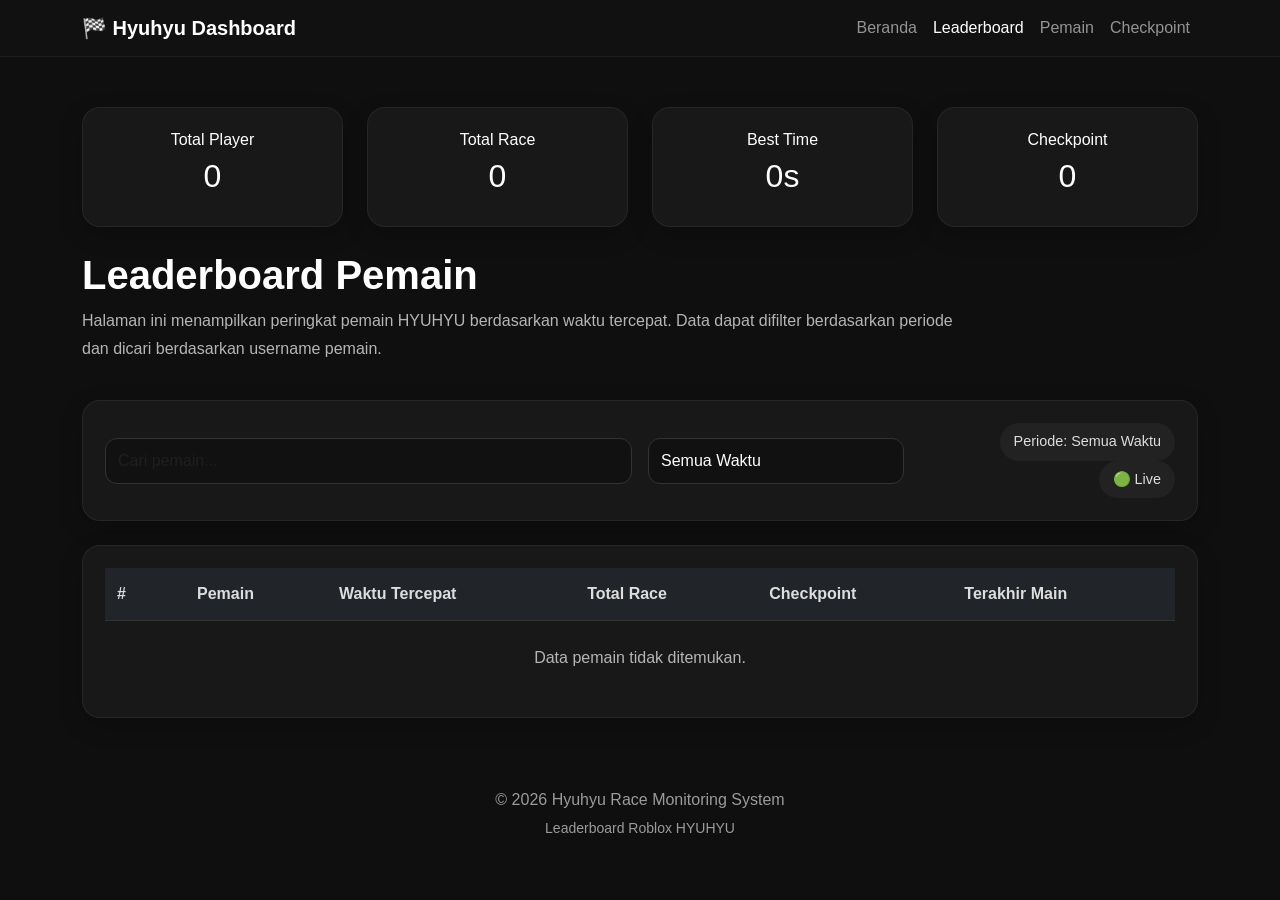
==== leaderboard.html @ 3ec593e8 "Update Hyuhyu leaderboard dashboard" ====
<!DOCTYPE html>
<html lang="id">
<head>
    <meta charset="UTF-8" />
    <meta name="viewport" content="width=device-width, initial-scale=1.0" />
    <title>Leaderboard - Hyuhyu Dashboard</title>
    <link href="https://cdn.jsdelivr.net/npm/bootstrap@5.3.3/dist/css/bootstrap.min.css" rel="stylesheet">
    <style>
        :root{
            --bg:#0f0f0f;
            --card:#181818;
            --card2:#202020;
            --text:#fff;
            --muted:#b5b5b5;
            --line:#303030;
            --gold:#ffcc4d;
            --silver:#d6d6d6;
            --bronze:#d1a274;
        }

        body{
            margin:0;
            background:var(--bg);
            color:var(--text);
            font-family:'Segoe UI', Tahoma, Geneva, Verdana, sans-serif;
            min-height:100vh;
        }

        .navbar-custom{
            background:#111;
            border-bottom:1px solid rgba(255,255,255,0.06);
        }

        .navbar-brand{
            font-weight:700;
        }

        .page-header{
            padding:50px 20px 20px;
        }

        .page-title{
            font-size:2.5rem;
            font-weight:800;
            margin-bottom:8px;
        }

        .page-subtitle{
            color:var(--muted);
            max-width:900px;
            line-height:1.8;
        }

        .control-card,
        .table-card,
        .top-card{
            background:var(--card);
            border:1px solid rgba(255,255,255,0.06);
            border-radius:18px;
            padding:22px;
            box-shadow:0 8px 24px rgba(0,0,0,0.2);
        }

        .top-card{
            text-align:center;
            height:100%;
        }

        .top-rank{
            font-size:2rem;
            font-weight:800;
            margin-bottom:10px;
        }

        .top-card .avatar{
            width:78px;
            height:78px;
            border-radius:50%;
            object-fit:cover;
            margin-bottom:12px;
            border:3px solid rgba(255,255,255,0.1);
        }

        .top-card h5{
            font-weight:700;
            margin-bottom:6px;
        }

        .top-card p{
            color:var(--muted);
            margin:0;
        }

        .gold{ border-top:4px solid var(--gold); }
        .silver{ border-top:4px solid var(--silver); }
        .bronze{ border-top:4px solid var(--bronze); }

        .search-box input,
        .filter-box select{
            background:#111;
            color:#fff;
            border:1px solid #333;
            border-radius:12px;
            min-height:46px;
        }

        .search-box input:focus,
        .filter-box select:focus{
            background:#151515;
            color:#fff;
            box-shadow:none;
            border-color:#555;
        }

        .table thead th{
            border-bottom:1px solid #333 !important;
            color:#ddd;
            font-weight:600;
        }

        .table tbody tr{
            border-bottom:1px solid #242424;
        }

        .table tbody tr:hover{
            background:#1d1d1d;
        }

        .table td, .table th{
            padding:14px 12px;
            vertical-align:middle;
        }

        .rank-badge{
            font-weight:800;
            font-size:1rem;
            display:inline-flex;
            align-items:center;
            justify-content:center;
            width:36px;
            height:36px;
            border-radius:50%;
            background:#252525;
        }

        .player-cell{
            display:flex;
            align-items:center;
            gap:12px;
        }

        .avatar-sm{
            width:46px;
            height:46px;
            border-radius:50%;
            object-fit:cover;
        }

        .player-meta small{
            color:var(--muted);
            display:block;
        }

        .footer{
            text-align:center;
            color:#9b9b9b;
            padding:30px 20px;
            margin-top:40px;
        }

        .empty-state{
            color:var(--muted);
            text-align:center;
            padding:25px 0;
        }

        .period-badge{
            display:inline-block;
            padding:8px 14px;
            border-radius:999px;
            background:#222;
            color:#ddd;
            font-size:.9rem;
        }
    </style>
</head>
<body>

    <nav class="navbar navbar-expand-lg navbar-dark navbar-custom">
        <div class="container">
            <a class="navbar-brand" href="index.html">🏁 Hyuhyu Dashboard</a>
            <button class="navbar-toggler" type="button" data-bs-toggle="collapse" data-bs-target="#navMenu">
                <span class="navbar-toggler-icon"></span>
            </button>

            <div class="collapse navbar-collapse" id="navMenu">
                <ul class="navbar-nav ms-auto">
                    <li class="nav-item"><a class="nav-link" href="index.html">Beranda</a></li>
                    <li class="nav-item"><a class="nav-link active" href="leaderboard.html">Leaderboard</a></li>
                    <li class="nav-item"><a class="nav-link" href="players.html">Pemain</a></li>
                    <li class="nav-item"><a class="nav-link" href="map-checkpoint.html">Checkpoint</a></li>
                </ul>
            </div>
        </div>
    </nav>

    <section class="page-header">
        <div class="container mb-4">

    <div class="row g-4">

        <div class="col-md-3">
            <div class="control-card text-center">
                <h6>Total Player</h6>
                <h2 id="totalPlayer">0</h2>
            </div>
        </div>


        <div class="col-md-3">
            <div class="control-card text-center">
                <h6>Total Race</h6>
                <h2 id="totalRace">0</h2>
            </div>
        </div>


        <div class="col-md-3">
            <div class="control-card text-center">
                <h6>Best Time</h6>
                <h2 id="bestTime">0s</h2>
            </div>
        </div>


        <div class="col-md-3">
            <div class="control-card text-center">
                <h6>Checkpoint</h6>
                <h2 id="checkpoint">0</h2>
            </div>
        </div>

    </div>

</div>
        <div class="container">
            <h1 class="page-title">Leaderboard Pemain</h1>
            <p class="page-subtitle">
                Halaman ini menampilkan peringkat pemain HYUHYU berdasarkan waktu tercepat.
                Data dapat difilter berdasarkan periode dan dicari berdasarkan username pemain.
            </p>
        </div>
    </section>

    <div class="container mb-4">
        <div class="row g-4" id="topThreeCards">
            <!-- Top 3 otomatis dirender -->
        </div>
    </div>

    <div class="container">
        <div class="control-card mb-4">
            <div class="row g-3 align-items-center">
                <div class="col-md-6 search-box">
                    <input id="searchInput" type="text" class="form-control" placeholder="Cari pemain..." />
                </div>
                <div class="col-md-3 filter-box">
                    <select id="periodSelect" class="form-select">
                        <option value="all">Semua Waktu</option>
                        <option value="weekly">Mingguan</option>
                        <option value="daily">Harian</option>
                    </select>
                </div>
                <div class="col-md-3 text-md-end">
                    <span class="period-badge" id="activePeriodText">
Periode: Semua Waktu
</span>

<span class="period-badge ms-2" id="updateStatus">
🟢 Live
</span>
                </div>
            </div>
        </div>

        <div class="table-card">
            <div class="table-responsive">
                <table class="table table-dark table-borderless align-middle mb-0">
                    <thead>
                        <tr>
                            <th style="width:80px;">#</th>
                            <th>Pemain</th>
                            <th>Waktu Tercepat</th>
                            <th>Total Race</th>
                            <th>Checkpoint</th>
                            <th>Terakhir Main</th>
                        </tr>
                    </thead>
                    <tbody id="leaderboardBody"></tbody>
                </table>
            </div>
            <div id="emptyState" class="empty-state d-none">Data pemain tidak ditemukan.</div>
        </div>
    </div>

    <!-- PLAYER DETAIL MODAL -->

<div class="modal fade" id="playerModal">

<div class="modal-dialog">

<div class="modal-content bg-dark text-white">


<div class="modal-header">

<h5 class="modal-title">
Detail Player
</h5>


<button 
class="btn-close btn-close-white"
data-bs-dismiss="modal">
</button>

</div>



<div class="modal-body">


<h4 id="detailUsername">
-
</h4>


<p>
User ID:
<span id="detailId">-</span>
</p>


<p>
⚡ Best Time:
<span id="detailTime">-</span>
</p>


<p>
🏁 Total Race:
<span id="detailRace">-</span>
</p>


<p>
📍 Checkpoint:
<span id="detailCheckpoint">-</span>
</p>


<p>
🕒 Last Played:
<span id="detailDate">-</span>
</p>


</div>


</div>

</div>

</div>
    <footer class="footer">
        <p class="mb-1">© 2026 Hyuhyu Race Monitoring System</p>
        <small>Leaderboard Roblox HYUHYU</small>
    </footer>

    <script>

    // =========================
    // KONFIGURASI API
    // =========================

    const API_BASE = "https://leaderboard-api-production-64a5.up.railway.app/api";


    let originalData = [];
    let filteredData = [];



    // =========================
    // LOAD DATA LEADERBOARD
    // =========================

    async function loadLeaderboard(period = "all") {

        try {


            const response = await fetch(
                `${API_BASE}/leaderboard`
            );


            if (!response.ok) {

                throw new Error(
                    "API tidak merespon"
                );

            }



            const apiData = await response.json();



            const data = apiData.map(player => ({


                userId: player.playerId,


                username: player.username,


                avatar:
                "https://www.roblox.com/headshot-thumbnail/image?userId="
                + player.playerId
                + "&width=150&height=150&format=png",



                bestTime: player.bestTime,


                totalRace: player.totalRace,


                checkpoint: player.checkpoint,


                lastPlayed:
                new Date(player.updatedAt)
                .toLocaleString("id-ID")


            }));




            originalData =
            sortByBestTime(data);



            filteredData =
            [...originalData];



            renderTopThree(
                originalData
            );


            renderLeaderboard(
                originalData
            );


            updatePeriodBadge(
                period
            );


            updateStatus();



        } catch(error) {


            console.error(
                "Leaderboard error:",
                error
            );


            document.getElementById(
                "emptyState"
            )
            .classList
            .remove("d-none");


        }


    }




    // =========================
    // SORT BEST TIME
    // =========================

    function sortByBestTime(data){

        return [...data].sort(
            (a,b)=>
            a.bestTime - b.bestTime
        );

    }




    // =========================
    // TOP 3 CARD
    // =========================

    function renderTopThree(data){


        const container =
        document.getElementById(
            "topThreeCards"
        );


        container.innerHTML="";



        const top3 =
        data.slice(0,3);



        const classes =
        [
            "gold",
            "silver",
            "bronze"
        ];



        const labels =
        [
            "🥇 Juara 1",
            "🥈 Juara 2",
            "🥉 Juara 3"
        ];



        top3.forEach(
            (player,index)=>{


                const col =
                document.createElement(
                    "div"
                );


                col.className =
                "col-md-4";



                col.innerHTML = `

                <div class="top-card ${classes[index]}">

                    <div class="top-rank">
                    ${labels[index]}
                    </div>


                    <img 
                    class="avatar"
                    src="${player.avatar}"
                    >


                    <h5>
                    ${player.username}
                    </h5>


                    <p>
                    Best Time:
                    <strong>
                    ${player.bestTime}s
                    </strong>
                    </p>


                    <p>
                    Total Race:
                    ${player.totalRace}
                    </p>


                </div>

                `;


                container.appendChild(col);


            }
        );


    }




    // =========================
    // TABLE
    // =========================

    function renderLeaderboard(data){


        const tbody =
        document.getElementById(
            "leaderboardBody"
        );


        const emptyState =
        document.getElementById(
            "emptyState"
        );



        tbody.innerHTML="";



        if(data.length===0){


            emptyState
            .classList
            .remove("d-none");


            return;

        }



        emptyState
        .classList
        .add("d-none");




        data.forEach(
            (player,index)=>{


                const tr =
                document.createElement(
                    "tr"
                );



                tr.innerHTML = `


                <td>

                <span class="rank-badge">

                ${index+1}

                </span>

                </td>



                <td>

                <div class="player-cell">


                <img
                class="avatar-sm"
                src="${player.avatar}"
                >


                <div class="player-meta">

                <strong 
style="cursor:pointer"
onclick="showPlayerDetail('${player.userId}')">

${player.username}

</strong>


                <small>
                User ID:
                ${player.userId}
                </small>


                </div>


                </div>


                </td>



                <td>
                ${player.bestTime}s
                </td>



                <td>
                ${player.totalRace}
                </td>



                <td>
                CP ${player.checkpoint}
                </td>



                <td>
                ${player.lastPlayed}
                </td>


                `;



                tbody.appendChild(tr);


            }
        );


    }





    // =========================
    // SEARCH
    // =========================

    function searchPlayer(){


        const keyword =
        document
        .getElementById(
            "searchInput"
        )
        .value
        .toLowerCase()
        .trim();



        const result =
        originalData.filter(
            player =>

            player.username
            .toLowerCase()
            .includes(keyword)

            ||

            player.userId
            .toLowerCase()
            .includes(keyword)

        );



        filteredData=result;


        renderLeaderboard(
            filteredData
        );


    }





    // =========================
    // PERIOD
    // =========================

    async function handlePeriodChange(){


        const period =
        document
        .getElementById(
            "periodSelect"
        )
        .value;



        await loadLeaderboard(
            period
        );


    }




    function updatePeriodBadge(period){


        const label = {


            all:"Semua Waktu",

            weekly:"Mingguan",

            daily:"Harian"


        };



        document.getElementById(
            "activePeriodText"
        )
        .textContent =
        "Periode: "
        + label[period];


    }




    async function showPlayerDetail(id){


    try{


        const response =
        await fetch(
        `${API_BASE}/leaderboard/player/${id}`
        );


        const player =
        await response.json();



        document.getElementById(
            "detailUsername"
        ).innerHTML =
        player.username;



        document.getElementById(
            "detailId"
        ).innerHTML =
        player.playerId;



        document.getElementById(
            "detailTime"
        ).innerHTML =
        player.bestTime+"s";



        document.getElementById(
            "detailRace"
        ).innerHTML =
        player.totalRace;



        document.getElementById(
            "detailCheckpoint"
        ).innerHTML =
        player.checkpoint;



        document.getElementById(
            "detailDate"
        ).innerHTML =
        new Date(player.updatedAt)
        .toLocaleString("id-ID");



        const modal =
        new bootstrap.Modal(
            document.getElementById(
                "playerModal"
            )
        );


        modal.show();



    }catch(error){

        console.error(error);

    }

}

    // =========================
    // STATUS LIVE
    // =========================

    function updateStatus(){


        const status =
        document.getElementById(
            "updateStatus"
        );


        if(status){

            status.innerHTML =
            "🟢 Live Update";

        }


    }
    async function loadStats(){

    try{

        const response = await fetch(
            `${API_BASE}/leaderboard/stats`
        );


        const data =
        await response.json();



        document.getElementById(
            "totalPlayer"
        ).innerHTML =
        data.totalPlayer;



        document.getElementById(
            "totalRace"
        ).innerHTML =
        data.totalRace;



        document.getElementById(
            "bestTime"
        ).innerHTML =
        data.bestTime + "s";



        document.getElementById(
            "checkpoint"
        ).innerHTML =
        data.checkpoint;



    }catch(error){

        console.error(
            "Stats error:",
            error
        );

    }

}




    // =========================
    // EVENT
    // =========================

    document
    .getElementById(
        "searchInput"
    )
    .addEventListener(
        "input",
        searchPlayer
    );



    document
    .getElementById(
        "periodSelect"
    )
    .addEventListener(
        "change",
        handlePeriodChange
    );





    // =========================
    // START
    // =========================

    loadLeaderboard();
    loadStats();




    // AUTO REFRESH 10 DETIK

    setInterval(()=>{

    loadLeaderboard();

    loadStats();

},10000);



</script>
</body>
</html>
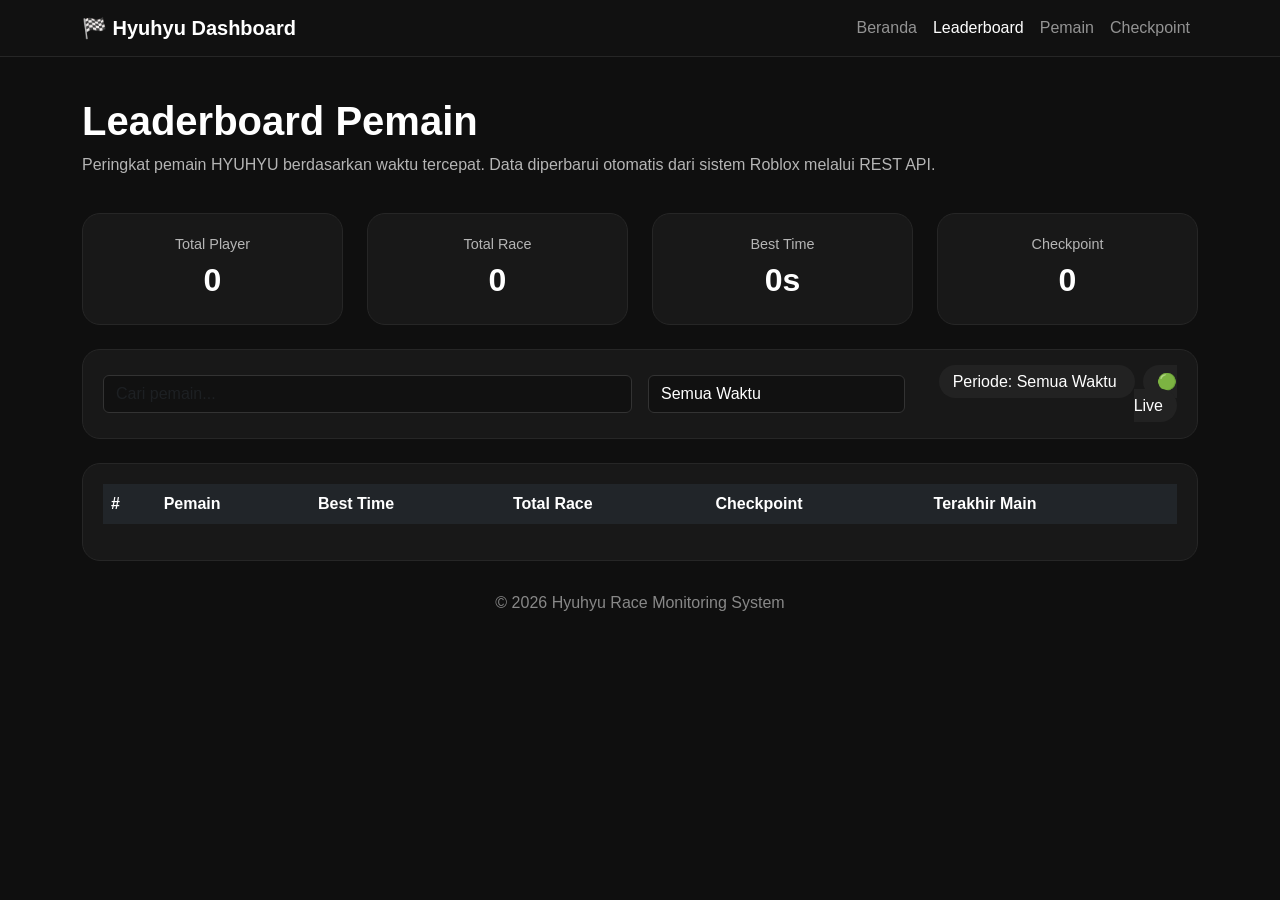
==== commit 8990d478: "Add player detail dashboard feature" ====
--- a/leaderboard.html
+++ b/leaderboard.html
@@ -1,1099 +1,1412 @@
 <!DOCTYPE html>
 <html lang="id">
 <head>
-    <meta charset="UTF-8" />
-    <meta name="viewport" content="width=device-width, initial-scale=1.0" />
-    <title>Leaderboard - Hyuhyu Dashboard</title>
-    <link href="https://cdn.jsdelivr.net/npm/bootstrap@5.3.3/dist/css/bootstrap.min.css" rel="stylesheet">
-    <style>
-        :root{
-            --bg:#0f0f0f;
-            --card:#181818;
-            --card2:#202020;
-            --text:#fff;
-            --muted:#b5b5b5;
-            --line:#303030;
-            --gold:#ffcc4d;
-            --silver:#d6d6d6;
-            --bronze:#d1a274;
-        }
-
-        body{
-            margin:0;
-            background:var(--bg);
-            color:var(--text);
-            font-family:'Segoe UI', Tahoma, Geneva, Verdana, sans-serif;
-            min-height:100vh;
-        }
-
-        .navbar-custom{
-            background:#111;
-            border-bottom:1px solid rgba(255,255,255,0.06);
-        }
-
-        .navbar-brand{
-            font-weight:700;
-        }
-
-        .page-header{
-            padding:50px 20px 20px;
-        }
-
-        .page-title{
-            font-size:2.5rem;
-            font-weight:800;
-            margin-bottom:8px;
-        }
-
-        .page-subtitle{
-            color:var(--muted);
-            max-width:900px;
-            line-height:1.8;
-        }
-
-        .control-card,
-        .table-card,
-        .top-card{
-            background:var(--card);
-            border:1px solid rgba(255,255,255,0.06);
-            border-radius:18px;
-            padding:22px;
-            box-shadow:0 8px 24px rgba(0,0,0,0.2);
-        }
-
-        .top-card{
-            text-align:center;
-            height:100%;
-        }
-
-        .top-rank{
-            font-size:2rem;
-            font-weight:800;
-            margin-bottom:10px;
-        }
-
-        .top-card .avatar{
-            width:78px;
-            height:78px;
-            border-radius:50%;
-            object-fit:cover;
-            margin-bottom:12px;
-            border:3px solid rgba(255,255,255,0.1);
-        }
-
-        .top-card h5{
-            font-weight:700;
-            margin-bottom:6px;
-        }
-
-        .top-card p{
-            color:var(--muted);
-            margin:0;
-        }
-
-        .gold{ border-top:4px solid var(--gold); }
-        .silver{ border-top:4px solid var(--silver); }
-        .bronze{ border-top:4px solid var(--bronze); }
-
-        .search-box input,
-        .filter-box select{
-            background:#111;
-            color:#fff;
-            border:1px solid #333;
-            border-radius:12px;
-            min-height:46px;
-        }
-
-        .search-box input:focus,
-        .filter-box select:focus{
-            background:#151515;
-            color:#fff;
-            box-shadow:none;
-            border-color:#555;
-        }
-
-        .table thead th{
-            border-bottom:1px solid #333 !important;
-            color:#ddd;
-            font-weight:600;
-        }
-
-        .table tbody tr{
-            border-bottom:1px solid #242424;
-        }
-
-        .table tbody tr:hover{
-            background:#1d1d1d;
-        }
-
-        .table td, .table th{
-            padding:14px 12px;
-            vertical-align:middle;
-        }
-
-        .rank-badge{
-            font-weight:800;
-            font-size:1rem;
-            display:inline-flex;
-            align-items:center;
-            justify-content:center;
-            width:36px;
-            height:36px;
-            border-radius:50%;
-            background:#252525;
-        }
-
-        .player-cell{
-            display:flex;
-            align-items:center;
-            gap:12px;
-        }
-
-        .avatar-sm{
-            width:46px;
-            height:46px;
-            border-radius:50%;
-            object-fit:cover;
-        }
-
-        .player-meta small{
-            color:var(--muted);
-            display:block;
-        }
-
-        .footer{
-            text-align:center;
-            color:#9b9b9b;
-            padding:30px 20px;
-            margin-top:40px;
-        }
-
-        .empty-state{
-            color:var(--muted);
-            text-align:center;
-            padding:25px 0;
-        }
-
-        .period-badge{
-            display:inline-block;
-            padding:8px 14px;
-            border-radius:999px;
-            background:#222;
-            color:#ddd;
-            font-size:.9rem;
-        }
-    </style>
+<meta charset="UTF-8">
+<meta name="viewport" content="width=device-width, initial-scale=1.0">
+
+<title>Leaderboard - Hyuhyu Dashboard</title>
+
+<link href="https://cdn.jsdelivr.net/npm/bootstrap@5.3.3/dist/css/bootstrap.min.css" rel="stylesheet">
+
+
+<style>
+
+:root{
+    --bg:#0f0f0f;
+    --card:#181818;
+    --text:#ffffff;
+    --muted:#b5b5b5;
+    --gold:#ffcc4d;
+    --silver:#d6d6d6;
+    --bronze:#d1a274;
+}
+
+
+body{
+
+    margin:0;
+    background:var(--bg);
+    color:var(--text);
+    font-family:'Segoe UI',sans-serif;
+
+}
+
+
+/* NAVBAR */
+
+.navbar-custom{
+
+    background:#111;
+    border-bottom:1px solid #262626;
+
+}
+
+
+.navbar-brand{
+
+    font-weight:800;
+
+}
+
+
+
+/* HEADER */
+
+.page-header{
+
+    padding:40px 20px 20px;
+
+}
+
+
+.page-title{
+
+    font-size:2.5rem;
+    font-weight:800;
+
+}
+
+
+.page-subtitle{
+
+    color:var(--muted);
+
+}
+
+
+
+
+/* CARD */
+
+.control-card,
+.table-card,
+.top-card{
+
+
+    background:var(--card);
+    border:1px solid #262626;
+    border-radius:18px;
+    padding:20px;
+
+}
+
+
+
+
+/* STAT CARD */
+
+
+.stat-title{
+
+    color:var(--muted);
+    font-size:.9rem;
+
+}
+
+
+.stat-value{
+
+    font-size:2rem;
+    font-weight:800;
+
+}
+
+
+
+/* TOP PLAYER */
+
+
+.top-card{
+
+    text-align:center;
+
+}
+
+
+
+.top-card img{
+
+    width:80px;
+    height:80px;
+    border-radius:50%;
+
+}
+
+
+
+.top-rank{
+
+    font-size:1.8rem;
+    font-weight:800;
+
+}
+
+
+
+.gold{
+
+    border-top:4px solid var(--gold);
+
+}
+
+
+.silver{
+
+    border-top:4px solid var(--silver);
+
+}
+
+
+.bronze{
+
+    border-top:4px solid var(--bronze);
+
+}
+
+
+
+/* TABLE */
+
+
+.table{
+
+    color:white;
+
+}
+
+
+.table tbody tr:hover{
+
+    background:#222;
+
+}
+
+
+
+.avatar-sm{
+
+    width:45px;
+    height:45px;
+    border-radius:50%;
+
+}
+
+
+
+.player-cell{
+
+    display:flex;
+    align-items:center;
+    gap:12px;
+
+}
+
+
+.player-meta small{
+
+    display:block;
+    color:var(--muted);
+
+}
+
+
+
+.rank-badge{
+
+    width:35px;
+    height:35px;
+    display:inline-flex;
+    align-items:center;
+    justify-content:center;
+
+    border-radius:50%;
+    background:#252525;
+
+    font-weight:bold;
+
+}
+
+
+
+/* SEARCH */
+
+
+.form-control,
+.form-select{
+
+    background:#111;
+    border:1px solid #333;
+    color:white;
+
+}
+
+
+.form-control:focus,
+.form-select:focus{
+
+    background:#111;
+    color:white;
+    box-shadow:none;
+
+}
+
+
+
+/* FOOTER */
+
+
+.footer{
+
+    text-align:center;
+    color:#888;
+    padding:30px;
+
+}
+
+
+.period-badge{
+
+    background:#222;
+    padding:8px 14px;
+    border-radius:20px;
+
+}
+
+
+
+</style>
+
 </head>
+
+
 <body>
 
-    <nav class="navbar navbar-expand-lg navbar-dark navbar-custom">
-        <div class="container">
-            <a class="navbar-brand" href="index.html">🏁 Hyuhyu Dashboard</a>
-            <button class="navbar-toggler" type="button" data-bs-toggle="collapse" data-bs-target="#navMenu">
-                <span class="navbar-toggler-icon"></span>
-            </button>
-
-            <div class="collapse navbar-collapse" id="navMenu">
-                <ul class="navbar-nav ms-auto">
-                    <li class="nav-item"><a class="nav-link" href="index.html">Beranda</a></li>
-                    <li class="nav-item"><a class="nav-link active" href="leaderboard.html">Leaderboard</a></li>
-                    <li class="nav-item"><a class="nav-link" href="players.html">Pemain</a></li>
-                    <li class="nav-item"><a class="nav-link" href="map-checkpoint.html">Checkpoint</a></li>
-                </ul>
-            </div>
-        </div>
-    </nav>
-
-    <section class="page-header">
-        <div class="container mb-4">
-
-    <div class="row g-4">
-
-        <div class="col-md-3">
-            <div class="control-card text-center">
-                <h6>Total Player</h6>
-                <h2 id="totalPlayer">0</h2>
-            </div>
-        </div>
-
-
-        <div class="col-md-3">
-            <div class="control-card text-center">
-                <h6>Total Race</h6>
-                <h2 id="totalRace">0</h2>
-            </div>
-        </div>
-
-
-        <div class="col-md-3">
-            <div class="control-card text-center">
-                <h6>Best Time</h6>
-                <h2 id="bestTime">0s</h2>
-            </div>
-        </div>
-
-
-        <div class="col-md-3">
-            <div class="control-card text-center">
-                <h6>Checkpoint</h6>
-                <h2 id="checkpoint">0</h2>
-            </div>
-        </div>
-
-    </div>
-
-</div>
-        <div class="container">
-            <h1 class="page-title">Leaderboard Pemain</h1>
-            <p class="page-subtitle">
-                Halaman ini menampilkan peringkat pemain HYUHYU berdasarkan waktu tercepat.
-                Data dapat difilter berdasarkan periode dan dicari berdasarkan username pemain.
-            </p>
-        </div>
-    </section>
-
-    <div class="container mb-4">
-        <div class="row g-4" id="topThreeCards">
-            <!-- Top 3 otomatis dirender -->
-        </div>
-    </div>
-
-    <div class="container">
-        <div class="control-card mb-4">
-            <div class="row g-3 align-items-center">
-                <div class="col-md-6 search-box">
-                    <input id="searchInput" type="text" class="form-control" placeholder="Cari pemain..." />
-                </div>
-                <div class="col-md-3 filter-box">
-                    <select id="periodSelect" class="form-select">
-                        <option value="all">Semua Waktu</option>
-                        <option value="weekly">Mingguan</option>
-                        <option value="daily">Harian</option>
-                    </select>
-                </div>
-                <div class="col-md-3 text-md-end">
-                    <span class="period-badge" id="activePeriodText">
+
+
+<!-- NAVBAR -->
+
+
+<nav class="navbar navbar-expand-lg navbar-dark navbar-custom">
+
+<div class="container">
+
+
+<a class="navbar-brand" href="index.html">
+🏁 Hyuhyu Dashboard
+</a>
+
+
+<button class="navbar-toggler"
+data-bs-toggle="collapse"
+data-bs-target="#menu">
+
+<span class="navbar-toggler-icon"></span>
+
+</button>
+
+
+
+<div class="collapse navbar-collapse" id="menu">
+
+
+<ul class="navbar-nav ms-auto">
+
+
+<li class="nav-item">
+<a class="nav-link" href="index.html">
+Beranda
+</a>
+</li>
+
+
+<li class="nav-item">
+<a class="nav-link active" href="leaderboard.html">
+Leaderboard
+</a>
+</li>
+
+
+<li class="nav-item">
+<a class="nav-link" href="players.html">
+Pemain
+</a>
+</li>
+
+
+<li class="nav-item">
+<a class="nav-link" href="map-checkpoint.html">
+Checkpoint
+</a>
+</li>
+
+
+</ul>
+
+
+</div>
+
+
+</div>
+
+</nav>
+
+
+
+
+
+<!-- HEADER -->
+
+
+<section class="page-header">
+
+
+<div class="container">
+
+
+<h1 class="page-title">
+Leaderboard Pemain
+</h1>
+
+
+<p class="page-subtitle">
+
+Peringkat pemain HYUHYU berdasarkan waktu tercepat.
+Data diperbarui otomatis dari sistem Roblox melalui REST API.
+
+</p>
+
+
+</div>
+
+
+</section>
+
+
+
+
+
+<!-- STATISTIK -->
+
+
+<div class="container mb-4">
+
+
+<div class="row g-4">
+
+
+
+<div class="col-md-3">
+
+<div class="control-card text-center">
+
+<div class="stat-title">
+Total Player
+</div>
+
+<div class="stat-value" id="totalPlayer">
+0
+</div>
+
+
+</div>
+
+</div>
+
+
+
+
+
+<div class="col-md-3">
+
+<div class="control-card text-center">
+
+
+<div class="stat-title">
+Total Race
+</div>
+
+
+<div class="stat-value" id="totalRace">
+0
+</div>
+
+
+</div>
+
+</div>
+
+
+
+
+
+<div class="col-md-3">
+
+<div class="control-card text-center">
+
+
+<div class="stat-title">
+Best Time
+</div>
+
+
+<div class="stat-value" id="bestTime">
+0s
+</div>
+
+
+</div>
+
+</div>
+
+
+
+
+
+<div class="col-md-3">
+
+<div class="control-card text-center">
+
+
+<div class="stat-title">
+Checkpoint
+</div>
+
+
+<div class="stat-value" id="checkpoint">
+0
+</div>
+
+
+</div>
+
+</div>
+
+
+
+
+</div>
+
+
+</div><!-- TOP 3 -->
+
+<div class="container mb-4">
+
+<div class="row g-4" id="topThreeCards">
+
+</div>
+
+</div>
+
+
+
+
+
+<!-- CONTROL -->
+
+<div class="container">
+
+
+<div class="control-card mb-4">
+
+
+<div class="row g-3 align-items-center">
+
+
+<div class="col-md-6">
+
+<input 
+id="searchInput"
+class="form-control"
+placeholder="Cari pemain..."
+>
+
+
+</div>
+
+
+
+<div class="col-md-3">
+
+
+<select 
+id="periodSelect"
+class="form-select">
+
+
+<option value="all">
+Semua Waktu
+</option>
+
+
+<option value="weekly">
+Mingguan
+</option>
+
+
+<option value="daily">
+Harian
+</option>
+
+
+</select>
+
+
+</div>
+
+
+
+<div class="col-md-3 text-md-end">
+
+
+<span class="period-badge" id="activePeriodText">
+
 Periode: Semua Waktu
+
 </span>
 
+
 <span class="period-badge ms-2" id="updateStatus">
+
 🟢 Live
+
 </span>
-                </div>
-            </div>
-        </div>
-
-        <div class="table-card">
-            <div class="table-responsive">
-                <table class="table table-dark table-borderless align-middle mb-0">
-                    <thead>
-                        <tr>
-                            <th style="width:80px;">#</th>
-                            <th>Pemain</th>
-                            <th>Waktu Tercepat</th>
-                            <th>Total Race</th>
-                            <th>Checkpoint</th>
-                            <th>Terakhir Main</th>
-                        </tr>
-                    </thead>
-                    <tbody id="leaderboardBody"></tbody>
-                </table>
-            </div>
-            <div id="emptyState" class="empty-state d-none">Data pemain tidak ditemukan.</div>
-        </div>
-    </div>
-
-    <!-- PLAYER DETAIL MODAL -->
+
+
+</div>
+
+
+</div>
+
+
+</div>
+
+
+
+
+
+<!-- TABLE -->
+
+
+<div class="table-card">
+
+
+<div class="table-responsive">
+
+
+<table class="table table-dark table-borderless">
+
+
+<thead>
+
+
+<tr>
+
+<th>#</th>
+
+<th>Pemain</th>
+
+<th>Best Time</th>
+
+<th>Total Race</th>
+
+<th>Checkpoint</th>
+
+<th>Terakhir Main</th>
+
+
+</tr>
+
+
+</thead>
+
+
+<tbody id="leaderboardBody">
+
+
+</tbody>
+
+
+</table>
+
+
+</div>
+
+
+
+<div id="emptyState" class="text-center text-secondary d-none">
+
+Data pemain tidak ditemukan
+
+</div>
+
+
+
+</div>
+
+
+
+</div>
+
+
+
+
+
+<!-- DETAIL PLAYER MODAL -->
+
 
 <div class="modal fade" id="playerModal">
 
+
 <div class="modal-dialog">
 
+
 <div class="modal-content bg-dark text-white">
 
 
+
 <div class="modal-header">
 
+
 <h5 class="modal-title">
+
 Detail Player
+
 </h5>
 
 
 <button 
 class="btn-close btn-close-white"
 data-bs-dismiss="modal">
+
 </button>
 
-</div>
+
+</div>
+
 
 
 
 <div class="modal-body">
 
 
-<h4 id="detailUsername">
+<h3 id="detailUsername">
+
 -
-</h4>
+
+</h3>
+
+
+<hr>
 
 
 <p>
-User ID:
-<span id="detailId">-</span>
+🎮 User ID:
+<b id="detailId">-</b>
 </p>
 
 
 <p>
 ⚡ Best Time:
-<span id="detailTime">-</span>
+<b id="detailTime">-</b>
 </p>
 
 
 <p>
 🏁 Total Race:
-<span id="detailRace">-</span>
+<b id="detailRace">-</b>
 </p>
 
 
 <p>
 📍 Checkpoint:
-<span id="detailCheckpoint">-</span>
+<b id="detailCheckpoint">-</b>
 </p>
 
 
 <p>
 🕒 Last Played:
-<span id="detailDate">-</span>
+<b id="detailDate">-</b>
 </p>
 
 
 </div>
 
 
-</div>
-
-</div>
-
-</div>
-    <footer class="footer">
-        <p class="mb-1">© 2026 Hyuhyu Race Monitoring System</p>
-        <small>Leaderboard Roblox HYUHYU</small>
-    </footer>
-
-    <script>
-
-    // =========================
-    // KONFIGURASI API
-    // =========================
-
-    const API_BASE = "https://leaderboard-api-production-64a5.up.railway.app/api";
-
-
-    let originalData = [];
-    let filteredData = [];
-
-
-
-    // =========================
-    // LOAD DATA LEADERBOARD
-    // =========================
-
-    async function loadLeaderboard(period = "all") {
-
-        try {
-
-
-            const response = await fetch(
-                `${API_BASE}/leaderboard`
-            );
-
-
-            if (!response.ok) {
-
-                throw new Error(
-                    "API tidak merespon"
-                );
-
-            }
-
-
-
-            const apiData = await response.json();
-
-
-
-            const data = apiData.map(player => ({
-
-
-                userId: player.playerId,
-
-
-                username: player.username,
-
-
-                avatar:
-                "https://www.roblox.com/headshot-thumbnail/image?userId="
-                + player.playerId
-                + "&width=150&height=150&format=png",
-
-
-
-                bestTime: player.bestTime,
-
-
-                totalRace: player.totalRace,
-
-
-                checkpoint: player.checkpoint,
-
-
-                lastPlayed:
-                new Date(player.updatedAt)
-                .toLocaleString("id-ID")
-
-
-            }));
-
-
-
-
-            originalData =
-            sortByBestTime(data);
-
-
-
-            filteredData =
-            [...originalData];
-
-
-
-            renderTopThree(
-                originalData
-            );
-
-
-            renderLeaderboard(
-                originalData
-            );
-
-
-            updatePeriodBadge(
-                period
-            );
-
-
-            updateStatus();
-
-
-
-        } catch(error) {
-
-
-            console.error(
-                "Leaderboard error:",
-                error
-            );
-
-
-            document.getElementById(
-                "emptyState"
-            )
-            .classList
-            .remove("d-none");
-
-
-        }
-
-
-    }
-
-
-
-
-    // =========================
-    // SORT BEST TIME
-    // =========================
-
-    function sortByBestTime(data){
-
-        return [...data].sort(
-            (a,b)=>
-            a.bestTime - b.bestTime
-        );
-
-    }
-
-
-
-
-    // =========================
-    // TOP 3 CARD
-    // =========================
-
-    function renderTopThree(data){
-
-
-        const container =
-        document.getElementById(
-            "topThreeCards"
-        );
-
-
-        container.innerHTML="";
-
-
-
-        const top3 =
-        data.slice(0,3);
-
-
-
-        const classes =
-        [
-            "gold",
-            "silver",
-            "bronze"
-        ];
-
-
-
-        const labels =
-        [
-            "🥇 Juara 1",
-            "🥈 Juara 2",
-            "🥉 Juara 3"
-        ];
-
-
-
-        top3.forEach(
-            (player,index)=>{
-
-
-                const col =
-                document.createElement(
-                    "div"
-                );
-
-
-                col.className =
-                "col-md-4";
-
-
-
-                col.innerHTML = `
-
-                <div class="top-card ${classes[index]}">
-
-                    <div class="top-rank">
-                    ${labels[index]}
-                    </div>
-
-
-                    <img 
-                    class="avatar"
-                    src="${player.avatar}"
-                    >
-
-
-                    <h5>
-                    ${player.username}
-                    </h5>
-
-
-                    <p>
-                    Best Time:
-                    <strong>
-                    ${player.bestTime}s
-                    </strong>
-                    </p>
-
-
-                    <p>
-                    Total Race:
-                    ${player.totalRace}
-                    </p>
-
-
-                </div>
-
-                `;
-
-
-                container.appendChild(col);
-
-
-            }
-        );
-
-
-    }
-
-
-
-
-    // =========================
-    // TABLE
-    // =========================
-
-    function renderLeaderboard(data){
-
-
-        const tbody =
-        document.getElementById(
-            "leaderboardBody"
-        );
-
-
-        const emptyState =
-        document.getElementById(
-            "emptyState"
-        );
-
-
-
-        tbody.innerHTML="";
-
-
-
-        if(data.length===0){
-
-
-            emptyState
-            .classList
-            .remove("d-none");
-
-
-            return;
-
-        }
-
-
-
-        emptyState
-        .classList
-        .add("d-none");
-
-
-
-
-        data.forEach(
-            (player,index)=>{
-
-
-                const tr =
-                document.createElement(
-                    "tr"
-                );
-
-
-
-                tr.innerHTML = `
-
-
-                <td>
-
-                <span class="rank-badge">
-
-                ${index+1}
-
-                </span>
-
-                </td>
-
-
-
-                <td>
-
-                <div class="player-cell">
-
-
-                <img
-                class="avatar-sm"
-                src="${player.avatar}"
-                >
-
-
-                <div class="player-meta">
-
-                <strong 
+
+</div>
+
+
+</div>
+
+
+</div>
+
+
+
+
+
+
+
+<footer class="footer">
+
+
+© 2026 Hyuhyu Race Monitoring System
+
+
+</footer>
+
+
+
+
+
+
+
+
+<script src="https://cdn.jsdelivr.net/npm/bootstrap@5.3.3/dist/js/bootstrap.bundle.min.js"></script>
+
+
+<script>
+
+
+const API_BASE = 
+"https://leaderboard-api-production-64a5.up.railway.app/api";
+
+
+
+let originalData = [];
+
+
+
+
+
+// LOAD LEADERBOARD
+
+
+async function loadLeaderboard(){
+
+
+try{
+
+
+const response =
+await fetch(
+`${API_BASE}/leaderboard`
+);
+
+
+
+const apiData =
+await response.json();
+
+
+
+
+originalData =
+apiData.map(player=>({
+
+
+userId:player.playerId,
+
+
+username:player.username,
+
+
+avatar:
+"https://www.roblox.com/headshot-thumbnail/image?userId="
++
+player.playerId
++
+"&width=150&height=150&format=png",
+
+
+bestTime:player.bestTime,
+
+
+totalRace:player.totalRace,
+
+
+checkpoint:player.checkpoint,
+
+
+lastPlayed:
+new Date(player.updatedAt)
+.toLocaleString("id-ID")
+
+
+}));
+
+
+
+originalData.sort(
+(a,b)=>a.bestTime-b.bestTime
+);
+
+
+
+renderTopThree(originalData);
+
+
+renderLeaderboard(originalData);
+
+
+
+document.getElementById(
+"updateStatus"
+).innerHTML="🟢 Live Update";
+
+
+
+}
+catch(error){
+
+
+console.error(
+"Leaderboard error",
+error
+);
+
+
+}
+
+
+
+}
+
+
+
+
+
+
+
+
+// TOP 3
+
+
+function renderTopThree(data){
+
+
+const container =
+document.getElementById(
+"topThreeCards"
+);
+
+
+container.innerHTML="";
+
+
+
+const style =
+[
+"gold",
+"silver",
+"bronze"
+];
+
+
+
+const rank =
+[
+"🥇 Juara 1",
+"🥈 Juara 2",
+"🥉 Juara 3"
+];
+
+
+
+data.slice(0,3)
+.forEach((player,index)=>{
+
+
+container.innerHTML += `
+
+
+<div class="col-md-4">
+
+
+<div class="top-card ${style[index]}">
+
+
+<div class="top-rank">
+
+${rank[index]}
+
+</div>
+
+
+
+<img src="${player.avatar}">
+
+
+
+<h5>
+
+${player.username}
+
+</h5>
+
+
+
+<p>
+
+Best Time:
+<b>${player.bestTime}s</b>
+
+</p>
+
+
+
+</div>
+
+
+</div>
+
+
+
+`;
+
+
+});
+
+
+}
+
+
+
+
+
+
+
+
+
+// TABLE
+
+
+function renderLeaderboard(data){
+
+
+const tbody =
+document.getElementById(
+"leaderboardBody"
+);
+
+
+
+tbody.innerHTML="";
+
+
+
+if(data.length===0){
+
+document.getElementById(
+"emptyState"
+)
+.classList.remove("d-none");
+
+
+return;
+
+}
+
+
+
+document.getElementById(
+"emptyState"
+)
+.classList.add("d-none");
+
+
+
+
+
+data.forEach((player,index)=>{
+
+
+tbody.innerHTML += `
+
+
+<tr>
+
+
+<td>
+
+<span class="rank-badge">
+
+${index+1}
+
+</span>
+
+</td>
+
+
+
+
+<td>
+
+
+<div class="player-cell">
+
+
+<img 
+class="avatar-sm"
+src="${player.avatar}"
+>
+
+
+
+<div class="player-meta">
+
+
+<strong 
 style="cursor:pointer"
 onclick="showPlayerDetail('${player.userId}')">
 
+
 ${player.username}
 
+
 </strong>
 
 
-                <small>
-                User ID:
-                ${player.userId}
-                </small>
-
-
-                </div>
-
-
-                </div>
-
-
-                </td>
-
-
-
-                <td>
-                ${player.bestTime}s
-                </td>
-
-
-
-                <td>
-                ${player.totalRace}
-                </td>
-
-
-
-                <td>
-                CP ${player.checkpoint}
-                </td>
-
-
-
-                <td>
-                ${player.lastPlayed}
-                </td>
-
-
-                `;
-
-
-
-                tbody.appendChild(tr);
-
-
-            }
-        );
-
-
-    }
-
-
-
-
-
-    // =========================
-    // SEARCH
-    // =========================
-
-    function searchPlayer(){
-
-
-        const keyword =
-        document
-        .getElementById(
-            "searchInput"
-        )
-        .value
-        .toLowerCase()
-        .trim();
-
-
-
-        const result =
-        originalData.filter(
-            player =>
-
-            player.username
-            .toLowerCase()
-            .includes(keyword)
-
-            ||
-
-            player.userId
-            .toLowerCase()
-            .includes(keyword)
-
-        );
-
-
-
-        filteredData=result;
-
-
-        renderLeaderboard(
-            filteredData
-        );
-
-
-    }
-
-
-
-
-
-    // =========================
-    // PERIOD
-    // =========================
-
-    async function handlePeriodChange(){
-
-
-        const period =
-        document
-        .getElementById(
-            "periodSelect"
-        )
-        .value;
-
-
-
-        await loadLeaderboard(
-            period
-        );
-
-
-    }
-
-
-
-
-    function updatePeriodBadge(period){
-
-
-        const label = {
-
-
-            all:"Semua Waktu",
-
-            weekly:"Mingguan",
-
-            daily:"Harian"
-
-
-        };
-
-
-
-        document.getElementById(
-            "activePeriodText"
-        )
-        .textContent =
-        "Periode: "
-        + label[period];
-
-
-    }
-
-
-
-
-    async function showPlayerDetail(id){
-
-
-    try{
-
-
-        const response =
-        await fetch(
-        `${API_BASE}/leaderboard/player/${id}`
-        );
-
-
-        const player =
-        await response.json();
-
-
-
-        document.getElementById(
-            "detailUsername"
-        ).innerHTML =
-        player.username;
-
-
-
-        document.getElementById(
-            "detailId"
-        ).innerHTML =
-        player.playerId;
-
-
-
-        document.getElementById(
-            "detailTime"
-        ).innerHTML =
-        player.bestTime+"s";
-
-
-
-        document.getElementById(
-            "detailRace"
-        ).innerHTML =
-        player.totalRace;
-
-
-
-        document.getElementById(
-            "detailCheckpoint"
-        ).innerHTML =
-        player.checkpoint;
-
-
-
-        document.getElementById(
-            "detailDate"
-        ).innerHTML =
-        new Date(player.updatedAt)
-        .toLocaleString("id-ID");
-
-
-
-        const modal =
-        new bootstrap.Modal(
-            document.getElementById(
-                "playerModal"
-            )
-        );
-
-
-        modal.show();
-
-
-
-    }catch(error){
-
-        console.error(error);
-
-    }
-
-}
-
-    // =========================
-    // STATUS LIVE
-    // =========================
-
-    function updateStatus(){
-
-
-        const status =
-        document.getElementById(
-            "updateStatus"
-        );
-
-
-        if(status){
-
-            status.innerHTML =
-            "🟢 Live Update";
-
-        }
-
-
-    }
-    async function loadStats(){
-
-    try{
-
-        const response = await fetch(
-            `${API_BASE}/leaderboard/stats`
-        );
-
-
-        const data =
-        await response.json();
-
-
-
-        document.getElementById(
-            "totalPlayer"
-        ).innerHTML =
-        data.totalPlayer;
-
-
-
-        document.getElementById(
-            "totalRace"
-        ).innerHTML =
-        data.totalRace;
-
-
-
-        document.getElementById(
-            "bestTime"
-        ).innerHTML =
-        data.bestTime + "s";
-
-
-
-        document.getElementById(
-            "checkpoint"
-        ).innerHTML =
-        data.checkpoint;
-
-
-
-    }catch(error){
-
-        console.error(
-            "Stats error:",
-            error
-        );
-
-    }
-
-}
-
-
-
-
-    // =========================
-    // EVENT
-    // =========================
-
-    document
-    .getElementById(
-        "searchInput"
-    )
-    .addEventListener(
-        "input",
-        searchPlayer
-    );
-
-
-
-    document
-    .getElementById(
-        "periodSelect"
-    )
-    .addEventListener(
-        "change",
-        handlePeriodChange
-    );
-
-
-
-
-
-    // =========================
-    // START
-    // =========================
-
-    loadLeaderboard();
-    loadStats();
-
-
-
-
-    // AUTO REFRESH 10 DETIK
-
-    setInterval(()=>{
-
-    loadLeaderboard();
-
-    loadStats();
+
+<small>
+
+ID:
+${player.userId}
+
+</small>
+
+
+
+</div>
+
+
+</div>
+
+
+
+</td>
+
+
+
+
+<td>
+
+${player.bestTime}s
+
+</td>
+
+
+
+<td>
+
+${player.totalRace}
+
+</td>
+
+
+
+<td>
+
+CP ${player.checkpoint}
+
+</td>
+
+
+
+<td>
+
+${player.lastPlayed}
+
+</td>
+
+
+
+</tr>
+
+
+`;
+
+
+
+});
+
+
+
+}
+
+
+
+
+
+
+
+
+
+// DETAIL PLAYER
+
+
+async function showPlayerDetail(id){
+
+
+try{
+
+
+const response =
+await fetch(
+`${API_BASE}/leaderboard/player/${id}`
+);
+
+
+
+const player =
+await response.json();
+
+
+
+
+document.getElementById(
+"detailUsername"
+).innerHTML =
+player.username;
+
+
+
+document.getElementById(
+"detailId"
+).innerHTML =
+player.playerId;
+
+
+
+document.getElementById(
+"detailTime"
+).innerHTML =
+player.bestTime+"s";
+
+
+
+document.getElementById(
+"detailRace"
+).innerHTML =
+player.totalRace;
+
+
+
+document.getElementById(
+"detailCheckpoint"
+).innerHTML =
+player.checkpoint;
+
+
+
+document.getElementById(
+"detailDate"
+).innerHTML =
+new Date(
+player.updatedAt
+)
+.toLocaleString("id-ID");
+
+
+
+
+
+new bootstrap.Modal(
+document.getElementById(
+"playerModal"
+)
+)
+.show();
+
+
+
+}
+catch(error){
+
+console.error(error);
+
+}
+
+
+
+}
+
+
+
+
+
+
+
+
+// SEARCH
+
+
+document
+.getElementById(
+"searchInput"
+)
+.addEventListener(
+"input",
+function(){
+
+
+const keyword =
+this.value
+.toLowerCase();
+
+
+
+const result =
+originalData.filter(
+player=>
+
+player.username
+.toLowerCase()
+.includes(keyword)
+
+);
+
+
+
+renderLeaderboard(result);
+
+
+
+});
+
+
+
+
+
+
+
+
+
+// STATISTICS
+
+
+async function loadStats(){
+
+
+try{
+
+
+const response =
+await fetch(
+`${API_BASE}/leaderboard/stats`
+);
+
+
+
+const data =
+await response.json();
+
+
+
+
+document.getElementById(
+"totalPlayer"
+).innerHTML =
+data.totalPlayer;
+
+
+
+document.getElementById(
+"totalRace"
+).innerHTML =
+data.totalRace;
+
+
+
+document.getElementById(
+"bestTime"
+).innerHTML =
+data.bestTime+"s";
+
+
+
+document.getElementById(
+"checkpoint"
+).innerHTML =
+data.checkpoint;
+
+
+
+}
+catch(error){
+
+console.error(error);
+
+}
+
+
+}
+
+
+
+
+
+
+
+
+
+// PERIOD BADGE
+
+
+document
+.getElementById(
+"periodSelect"
+)
+.addEventListener(
+"change",
+function(){
+
+
+document.getElementById(
+"activePeriodText"
+)
+.innerHTML =
+"Periode: "
++
+this.options[this.selectedIndex]
+.text;
+
+
+});
+
+
+
+
+
+
+
+// START
+
+
+loadLeaderboard();
+
+loadStats();
+
+
+
+
+// AUTO REFRESH
+
+
+setInterval(()=>{
+
+
+loadLeaderboard();
+
+loadStats();
+
 
 },10000);
 
 
 
 </script>
+
+
 </body>
 </html>
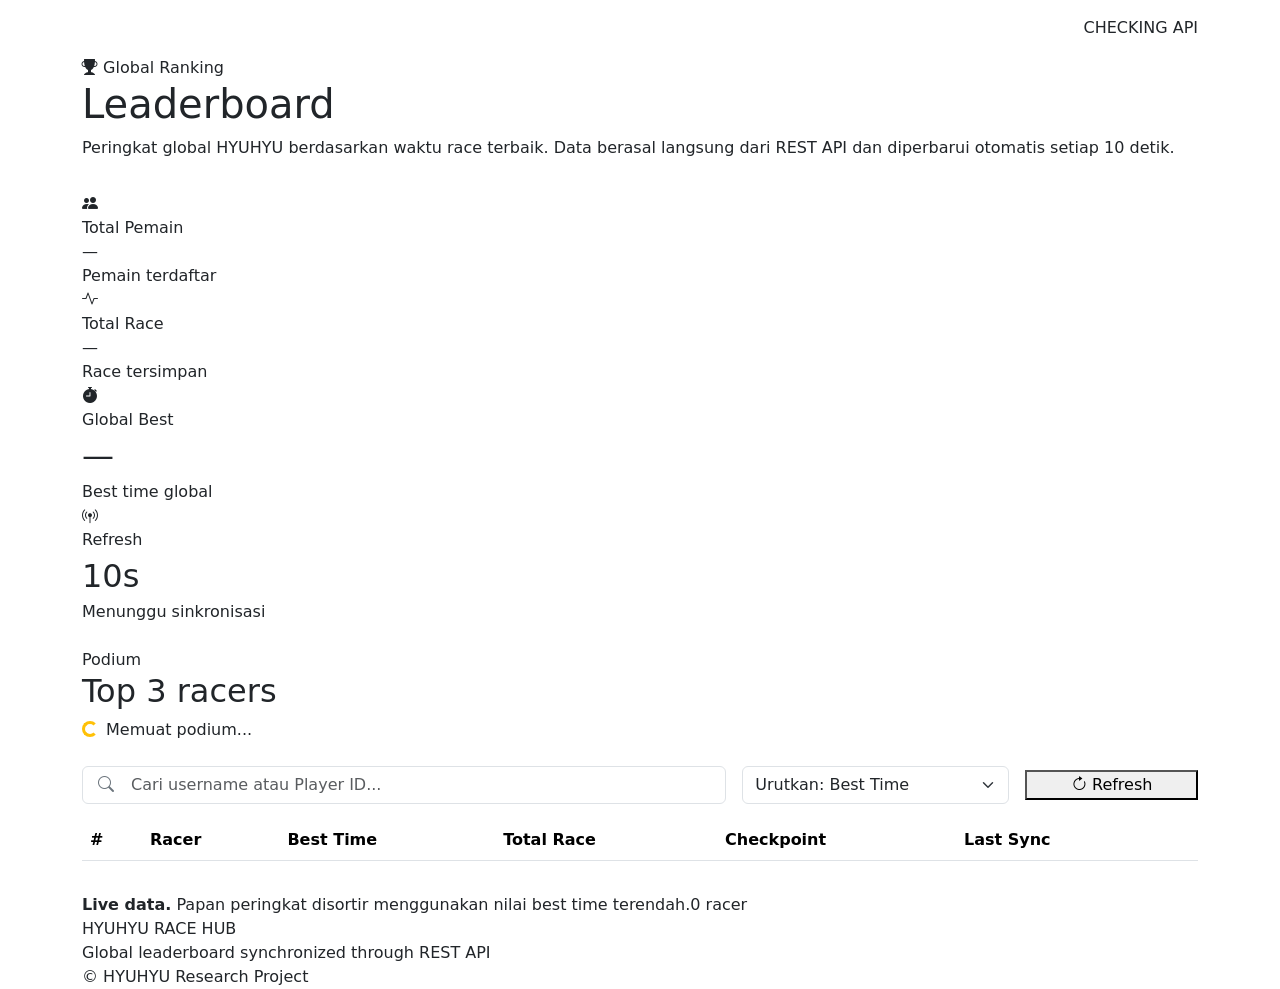
==== commit 4aea4a9c: "Add files via upload" ====
--- a/leaderboard.html
+++ b/leaderboard.html
@@ -1,1412 +1,56 @@
-<!DOCTYPE html>
+<!doctype html>
 <html lang="id">
 <head>
-<meta charset="UTF-8">
-<meta name="viewport" content="width=device-width, initial-scale=1.0">
+  <meta charset="utf-8"><meta name="viewport" content="width=device-width,initial-scale=1"><meta name="theme-color" content="#080a0f">
+  <title>Leaderboard • HYUHYU Race Hub</title>
+  <link href="https://cdn.jsdelivr.net/npm/bootstrap@5.3.3/dist/css/bootstrap.min.css" rel="stylesheet">
+  <link href="https://cdn.jsdelivr.net/npm/bootstrap-icons@1.11.3/font/bootstrap-icons.min.css" rel="stylesheet">
+  <link href="assets/styles.css" rel="stylesheet">
+</head>
+<body>
+<nav class="site-nav navbar navbar-expand-lg navbar-dark"><div class="container"><a class="navbar-brand" href="index.html"><span class="brand-mark"><i class="bi bi-flag-fill"></i></span><span class="brand-copy"><span class="brand-title">HYUHYU</span><span class="brand-sub">Race Hub</span></span></a><button class="navbar-toggler border-0 shadow-none" type="button" data-bs-toggle="collapse" data-bs-target="#mainNav"><span class="navbar-toggler-icon"></span></button><div class="collapse navbar-collapse" id="mainNav"><ul class="navbar-nav ms-auto me-lg-3 gap-lg-1"><li class="nav-item"><a data-nav class="nav-link" href="index.html">Beranda</a></li><li class="nav-item"><a data-nav class="nav-link" href="leaderboard.html">Leaderboard</a></li><li class="nav-item"><a data-nav class="nav-link" href="players.html">Pemain</a></li><li class="nav-item"><a data-nav class="nav-link" href="map-checkpoint.html">Checkpoint</a></li></ul><div class="status-pill" data-api-status><span class="status-dot"></span><span data-status-label>CHECKING API</span></div></div></div></nav>
 
-<title>Leaderboard - Hyuhyu Dashboard</title>
+<header class="page-hero"><div class="container"><span class="eyebrow"><i class="bi bi-trophy-fill"></i> Global Ranking</span><h1 class="page-title">Leaderboard</h1><p class="page-lead">Peringkat global HYUHYU berdasarkan waktu race terbaik. Data berasal langsung dari REST API dan diperbarui otomatis setiap 10 detik.</p></div></header>
 
-<link href="https://cdn.jsdelivr.net/npm/bootstrap@5.3.3/dist/css/bootstrap.min.css" rel="stylesheet">
+<section class="section pt-3">
+  <div class="container">
+    <div class="stats-grid mb-4">
+      <div class="stat-card"><div class="stat-icon"><i class="bi bi-people-fill"></i></div><div class="stat-label">Total Pemain</div><div class="stat-value" id="totalPlayer">—</div><div class="stat-foot">Pemain terdaftar</div></div>
+      <div class="stat-card"><div class="stat-icon"><i class="bi bi-activity"></i></div><div class="stat-label">Total Race</div><div class="stat-value" id="totalRace">—</div><div class="stat-foot">Race tersimpan</div></div>
+      <div class="stat-card"><div class="stat-icon"><i class="bi bi-stopwatch-fill"></i></div><div class="stat-label">Global Best</div><div class="stat-value" id="bestTime" style="font-size:2rem">—</div><div class="stat-foot">Best time global</div></div>
+      <div class="stat-card"><div class="stat-icon"><i class="bi bi-broadcast-pin"></i></div><div class="stat-label">Refresh</div><div class="stat-value" style="font-size:2rem">10s</div><div class="stat-foot" id="lastRefresh">Menunggu sinkronisasi</div></div>
+    </div>
 
+    <div class="section-head"><div><div class="section-kicker">Podium</div><h2 class="section-title">Top 3 racers</h2></div></div>
+    <div class="row g-3 mb-4" id="podium"><div class="col-12"><div class="empty-state"><div class="spinner-border spinner-border-sm text-warning me-2"></div>Memuat podium...</div></div></div>
 
-<style>
+    <div class="panel mb-3">
+      <div class="row g-3 align-items-center">
+        <div class="col-lg-7"><div class="position-relative"><i class="bi bi-search position-absolute top-50 translate-middle-y ms-3 text-secondary"></i><input id="searchInput" class="form-control ps-5" placeholder="Cari username atau Player ID..."></div></div>
+        <div class="col-lg-3"><select id="sortSelect" class="form-select"><option value="time">Urutkan: Best Time</option><option value="race">Urutkan: Total Race</option><option value="recent">Urutkan: Terbaru</option></select></div>
+        <div class="col-lg-2"><button id="refreshBtn" class="btn-ghost w-100 justify-content-center" type="button"><i class="bi bi-arrow-clockwise"></i> Refresh</button></div>
+      </div>
+    </div>
 
-:root{
-    --bg:#0f0f0f;
-    --card:#181818;
-    --text:#ffffff;
-    --muted:#b5b5b5;
-    --gold:#ffcc4d;
-    --silver:#d6d6d6;
-    --bronze:#d1a274;
-}
-
-
-body{
-
-    margin:0;
-    background:var(--bg);
-    color:var(--text);
-    font-family:'Segoe UI',sans-serif;
-
-}
-
-
-/* NAVBAR */
-
-.navbar-custom{
-
-    background:#111;
-    border-bottom:1px solid #262626;
-
-}
-
-
-.navbar-brand{
-
-    font-weight:800;
-
-}
-
-
-
-/* HEADER */
-
-.page-header{
-
-    padding:40px 20px 20px;
-
-}
-
-
-.page-title{
-
-    font-size:2.5rem;
-    font-weight:800;
-
-}
-
-
-.page-subtitle{
-
-    color:var(--muted);
-
-}
-
-
-
-
-/* CARD */
-
-.control-card,
-.table-card,
-.top-card{
-
-
-    background:var(--card);
-    border:1px solid #262626;
-    border-radius:18px;
-    padding:20px;
-
-}
-
-
-
-
-/* STAT CARD */
-
-
-.stat-title{
-
-    color:var(--muted);
-    font-size:.9rem;
-
-}
-
-
-.stat-value{
-
-    font-size:2rem;
-    font-weight:800;
-
-}
-
-
-
-/* TOP PLAYER */
-
-
-.top-card{
-
-    text-align:center;
-
-}
-
-
-
-.top-card img{
-
-    width:80px;
-    height:80px;
-    border-radius:50%;
-
-}
-
-
-
-.top-rank{
-
-    font-size:1.8rem;
-    font-weight:800;
-
-}
-
-
-
-.gold{
-
-    border-top:4px solid var(--gold);
-
-}
-
-
-.silver{
-
-    border-top:4px solid var(--silver);
-
-}
-
-
-.bronze{
-
-    border-top:4px solid var(--bronze);
-
-}
-
-
-
-/* TABLE */
-
-
-.table{
-
-    color:white;
-
-}
-
-
-.table tbody tr:hover{
-
-    background:#222;
-
-}
-
-
-
-.avatar-sm{
-
-    width:45px;
-    height:45px;
-    border-radius:50%;
-
-}
-
-
-
-.player-cell{
-
-    display:flex;
-    align-items:center;
-    gap:12px;
-
-}
-
-
-.player-meta small{
-
-    display:block;
-    color:var(--muted);
-
-}
-
-
-
-.rank-badge{
-
-    width:35px;
-    height:35px;
-    display:inline-flex;
-    align-items:center;
-    justify-content:center;
-
-    border-radius:50%;
-    background:#252525;
-
-    font-weight:bold;
-
-}
-
-
-
-/* SEARCH */
-
-
-.form-control,
-.form-select{
-
-    background:#111;
-    border:1px solid #333;
-    color:white;
-
-}
-
-
-.form-control:focus,
-.form-select:focus{
-
-    background:#111;
-    color:white;
-    box-shadow:none;
-
-}
-
-
-
-/* FOOTER */
-
-
-.footer{
-
-    text-align:center;
-    color:#888;
-    padding:30px;
-
-}
-
-
-.period-badge{
-
-    background:#222;
-    padding:8px 14px;
-    border-radius:20px;
-
-}
-
-
-
-</style>
-
-</head>
-
-
-<body>
-
-
-
-<!-- NAVBAR -->
-
-
-<nav class="navbar navbar-expand-lg navbar-dark navbar-custom">
-
-<div class="container">
-
-
-<a class="navbar-brand" href="index.html">
-🏁 Hyuhyu Dashboard
-</a>
-
-
-<button class="navbar-toggler"
-data-bs-toggle="collapse"
-data-bs-target="#menu">
-
-<span class="navbar-toggler-icon"></span>
-
-</button>
-
-
-
-<div class="collapse navbar-collapse" id="menu">
-
-
-<ul class="navbar-nav ms-auto">
-
-
-<li class="nav-item">
-<a class="nav-link" href="index.html">
-Beranda
-</a>
-</li>
-
-
-<li class="nav-item">
-<a class="nav-link active" href="leaderboard.html">
-Leaderboard
-</a>
-</li>
-
-
-<li class="nav-item">
-<a class="nav-link" href="players.html">
-Pemain
-</a>
-</li>
-
-
-<li class="nav-item">
-<a class="nav-link" href="map-checkpoint.html">
-Checkpoint
-</a>
-</li>
-
-
-</ul>
-
-
-</div>
-
-
-</div>
-
-</nav>
-
-
-
-
-
-<!-- HEADER -->
-
-
-<section class="page-header">
-
-
-<div class="container">
-
-
-<h1 class="page-title">
-Leaderboard Pemain
-</h1>
-
-
-<p class="page-subtitle">
-
-Peringkat pemain HYUHYU berdasarkan waktu tercepat.
-Data diperbarui otomatis dari sistem Roblox melalui REST API.
-
-</p>
-
-
-</div>
-
-
+    <div class="table-shell">
+      <div class="table-responsive"><table class="table table-hover align-middle"><thead><tr><th>#</th><th>Racer</th><th>Best Time</th><th>Total Race</th><th>Checkpoint</th><th>Last Sync</th><th></th></tr></thead><tbody id="leaderboardBody"></tbody></table></div>
+      <div id="emptyState" class="empty-state d-none"><div class="empty-icon"><i class="bi bi-search"></i></div>Racer tidak ditemukan.</div>
+    </div>
+    <div class="info-strip mt-3"><span><strong>Live data.</strong> Papan peringkat disortir menggunakan nilai best time terendah.</span><span id="rowCount">0 racer</span></div>
+  </div>
 </section>
 
+<div class="modal fade" id="playerModal" tabindex="-1"><div class="modal-dialog modal-dialog-centered"><div class="modal-content"><div class="modal-header"><div><div class="section-kicker mb-1">Racer detail</div><h5 class="modal-title">Player Profile</h5></div><button type="button" class="btn-close" data-bs-dismiss="modal"></button></div><div class="modal-body"><div class="d-flex align-items-center gap-3 mb-4"><img id="detailAvatar" class="detail-avatar" alt="Racer"><div><h4 id="detailUsername" class="mb-1" style="font-family:'Space Grotesk'">—</h4><div class="text-secondary small">ID <span id="detailId">—</span></div></div></div><div class="player-card-stats"><div class="mini-stat"><div class="mini-stat-label">Best Time</div><div class="mini-stat-value" id="detailTime">—</div></div><div class="mini-stat"><div class="mini-stat-label">Total Race</div><div class="mini-stat-value" id="detailRace">—</div></div><div class="mini-stat"><div class="mini-stat-label">Checkpoint</div><div class="mini-stat-value" id="detailCheckpoint">—</div></div><div class="mini-stat"><div class="mini-stat-label">Last Sync</div><div class="mini-stat-value" id="detailDate" style="font-size:.75rem">—</div></div></div></div></div></div></div>
 
-
-
-
-<!-- STATISTIK -->
-
-
-<div class="container mb-4">
-
-
-<div class="row g-4">
-
-
-
-<div class="col-md-3">
-
-<div class="control-card text-center">
-
-<div class="stat-title">
-Total Player
-</div>
-
-<div class="stat-value" id="totalPlayer">
-0
-</div>
-
-
-</div>
-
-</div>
-
-
-
-
-
-<div class="col-md-3">
-
-<div class="control-card text-center">
-
-
-<div class="stat-title">
-Total Race
-</div>
-
-
-<div class="stat-value" id="totalRace">
-0
-</div>
-
-
-</div>
-
-</div>
-
-
-
-
-
-<div class="col-md-3">
-
-<div class="control-card text-center">
-
-
-<div class="stat-title">
-Best Time
-</div>
-
-
-<div class="stat-value" id="bestTime">
-0s
-</div>
-
-
-</div>
-
-</div>
-
-
-
-
-
-<div class="col-md-3">
-
-<div class="control-card text-center">
-
-
-<div class="stat-title">
-Checkpoint
-</div>
-
-
-<div class="stat-value" id="checkpoint">
-0
-</div>
-
-
-</div>
-
-</div>
-
-
-
-
-</div>
-
-
-</div><!-- TOP 3 -->
-
-<div class="container mb-4">
-
-<div class="row g-4" id="topThreeCards">
-
-</div>
-
-</div>
-
-
-
-
-
-<!-- CONTROL -->
-
-<div class="container">
-
-
-<div class="control-card mb-4">
-
-
-<div class="row g-3 align-items-center">
-
-
-<div class="col-md-6">
-
-<input 
-id="searchInput"
-class="form-control"
-placeholder="Cari pemain..."
->
-
-
-</div>
-
-
-
-<div class="col-md-3">
-
-
-<select 
-id="periodSelect"
-class="form-select">
-
-
-<option value="all">
-Semua Waktu
-</option>
-
-
-<option value="weekly">
-Mingguan
-</option>
-
-
-<option value="daily">
-Harian
-</option>
-
-
-</select>
-
-
-</div>
-
-
-
-<div class="col-md-3 text-md-end">
-
-
-<span class="period-badge" id="activePeriodText">
-
-Periode: Semua Waktu
-
-</span>
-
-
-<span class="period-badge ms-2" id="updateStatus">
-
-🟢 Live
-
-</span>
-
-
-</div>
-
-
-</div>
-
-
-</div>
-
-
-
-
-
-<!-- TABLE -->
-
-
-<div class="table-card">
-
-
-<div class="table-responsive">
-
-
-<table class="table table-dark table-borderless">
-
-
-<thead>
-
-
-<tr>
-
-<th>#</th>
-
-<th>Pemain</th>
-
-<th>Best Time</th>
-
-<th>Total Race</th>
-
-<th>Checkpoint</th>
-
-<th>Terakhir Main</th>
-
-
-</tr>
-
-
-</thead>
-
-
-<tbody id="leaderboardBody">
-
-
-</tbody>
-
-
-</table>
-
-
-</div>
-
-
-
-<div id="emptyState" class="text-center text-secondary d-none">
-
-Data pemain tidak ditemukan
-
-</div>
-
-
-
-</div>
-
-
-
-</div>
-
-
-
-
-
-<!-- DETAIL PLAYER MODAL -->
-
-
-<div class="modal fade" id="playerModal">
-
-
-<div class="modal-dialog">
-
-
-<div class="modal-content bg-dark text-white">
-
-
-
-<div class="modal-header">
-
-
-<h5 class="modal-title">
-
-Detail Player
-
-</h5>
-
-
-<button 
-class="btn-close btn-close-white"
-data-bs-dismiss="modal">
-
-</button>
-
-
-</div>
-
-
-
-
-<div class="modal-body">
-
-
-<h3 id="detailUsername">
-
--
-
-</h3>
-
-
-<hr>
-
-
-<p>
-🎮 User ID:
-<b id="detailId">-</b>
-</p>
-
-
-<p>
-⚡ Best Time:
-<b id="detailTime">-</b>
-</p>
-
-
-<p>
-🏁 Total Race:
-<b id="detailRace">-</b>
-</p>
-
-
-<p>
-📍 Checkpoint:
-<b id="detailCheckpoint">-</b>
-</p>
-
-
-<p>
-🕒 Last Played:
-<b id="detailDate">-</b>
-</p>
-
-
-</div>
-
-
-
-</div>
-
-
-</div>
-
-
-</div>
-
-
-
-
-
-
-
-<footer class="footer">
-
-
-© 2026 Hyuhyu Race Monitoring System
-
-
-</footer>
-
-
-
-
-
-
-
-
-<script src="https://cdn.jsdelivr.net/npm/bootstrap@5.3.3/dist/js/bootstrap.bundle.min.js"></script>
-
-
+<footer><div class="container"><div class="footer-row"><div><div class="footer-brand">HYUHYU RACE HUB</div><div>Global leaderboard synchronized through REST API</div></div><div>© <span data-year></span> HYUHYU Research Project</div></div></div></footer>
+<script src="https://cdn.jsdelivr.net/npm/bootstrap@5.3.3/dist/js/bootstrap.bundle.min.js"></script><script src="assets/app.js"></script>
 <script>
-
-
-const API_BASE = 
-"https://leaderboard-api-production-64a5.up.railway.app/api";
-
-
-
-let originalData = [];
-
-
-
-
-
-// LOAD LEADERBOARD
-
-
-async function loadLeaderboard(){
-
-
-try{
-
-
-const response =
-await fetch(
-`${API_BASE}/leaderboard`
-);
-
-
-
-const apiData =
-await response.json();
-
-
-
-
-originalData =
-apiData.map(player=>({
-
-
-userId:player.playerId,
-
-
-username:player.username,
-
-
-avatar:
-"https://www.roblox.com/headshot-thumbnail/image?userId="
-+
-player.playerId
-+
-"&width=150&height=150&format=png",
-
-
-bestTime:player.bestTime,
-
-
-totalRace:player.totalRace,
-
-
-checkpoint:player.checkpoint,
-
-
-lastPlayed:
-new Date(player.updatedAt)
-.toLocaleString("id-ID")
-
-
-}));
-
-
-
-originalData.sort(
-(a,b)=>a.bestTime-b.bestTime
-);
-
-
-
-renderTopThree(originalData);
-
-
-renderLeaderboard(originalData);
-
-
-
-document.getElementById(
-"updateStatus"
-).innerHTML="🟢 Live Update";
-
-
-
-}
-catch(error){
-
-
-console.error(
-"Leaderboard error",
-error
-);
-
-
-}
-
-
-
-}
-
-
-
-
-
-
-
-
-// TOP 3
-
-
-function renderTopThree(data){
-
-
-const container =
-document.getElementById(
-"topThreeCards"
-);
-
-
-container.innerHTML="";
-
-
-
-const style =
-[
-"gold",
-"silver",
-"bronze"
-];
-
-
-
-const rank =
-[
-"🥇 Juara 1",
-"🥈 Juara 2",
-"🥉 Juara 3"
-];
-
-
-
-data.slice(0,3)
-.forEach((player,index)=>{
-
-
-container.innerHTML += `
-
-
-<div class="col-md-4">
-
-
-<div class="top-card ${style[index]}">
-
-
-<div class="top-rank">
-
-${rank[index]}
-
-</div>
-
-
-
-<img src="${player.avatar}">
-
-
-
-<h5>
-
-${player.username}
-
-</h5>
-
-
-
-<p>
-
-Best Time:
-<b>${player.bestTime}s</b>
-
-</p>
-
-
-
-</div>
-
-
-</div>
-
-
-
-`;
-
-
-});
-
-
-}
-
-
-
-
-
-
-
-
-
-// TABLE
-
-
-function renderLeaderboard(data){
-
-
-const tbody =
-document.getElementById(
-"leaderboardBody"
-);
-
-
-
-tbody.innerHTML="";
-
-
-
-if(data.length===0){
-
-document.getElementById(
-"emptyState"
-)
-.classList.remove("d-none");
-
-
-return;
-
-}
-
-
-
-document.getElementById(
-"emptyState"
-)
-.classList.add("d-none");
-
-
-
-
-
-data.forEach((player,index)=>{
-
-
-tbody.innerHTML += `
-
-
-<tr>
-
-
-<td>
-
-<span class="rank-badge">
-
-${index+1}
-
-</span>
-
-</td>
-
-
-
-
-<td>
-
-
-<div class="player-cell">
-
-
-<img 
-class="avatar-sm"
-src="${player.avatar}"
->
-
-
-
-<div class="player-meta">
-
-
-<strong 
-style="cursor:pointer"
-onclick="showPlayerDetail('${player.userId}')">
-
-
-${player.username}
-
-
-</strong>
-
-
-
-<small>
-
-ID:
-${player.userId}
-
-</small>
-
-
-
-</div>
-
-
-</div>
-
-
-
-</td>
-
-
-
-
-<td>
-
-${player.bestTime}s
-
-</td>
-
-
-
-<td>
-
-${player.totalRace}
-
-</td>
-
-
-
-<td>
-
-CP ${player.checkpoint}
-
-</td>
-
-
-
-<td>
-
-${player.lastPlayed}
-
-</td>
-
-
-
-</tr>
-
-
-`;
-
-
-
-});
-
-
-
-}
-
-
-
-
-
-
-
-
-
-// DETAIL PLAYER
-
-
-async function showPlayerDetail(id){
-
-
-try{
-
-
-const response =
-await fetch(
-`${API_BASE}/leaderboard/player/${id}`
-);
-
-
-
-const player =
-await response.json();
-
-
-
-
-document.getElementById(
-"detailUsername"
-).innerHTML =
-player.username;
-
-
-
-document.getElementById(
-"detailId"
-).innerHTML =
-player.playerId;
-
-
-
-document.getElementById(
-"detailTime"
-).innerHTML =
-player.bestTime+"s";
-
-
-
-document.getElementById(
-"detailRace"
-).innerHTML =
-player.totalRace;
-
-
-
-document.getElementById(
-"detailCheckpoint"
-).innerHTML =
-player.checkpoint;
-
-
-
-document.getElementById(
-"detailDate"
-).innerHTML =
-new Date(
-player.updatedAt
-)
-.toLocaleString("id-ID");
-
-
-
-
-
-new bootstrap.Modal(
-document.getElementById(
-"playerModal"
-)
-)
-.show();
-
-
-
-}
-catch(error){
-
-console.error(error);
-
-}
-
-
-
-}
-
-
-
-
-
-
-
-
-// SEARCH
-
-
-document
-.getElementById(
-"searchInput"
-)
-.addEventListener(
-"input",
-function(){
-
-
-const keyword =
-this.value
-.toLowerCase();
-
-
-
-const result =
-originalData.filter(
-player=>
-
-player.username
-.toLowerCase()
-.includes(keyword)
-
-);
-
-
-
-renderLeaderboard(result);
-
-
-
-});
-
-
-
-
-
-
-
-
-
-// STATISTICS
-
-
-async function loadStats(){
-
-
-try{
-
-
-const response =
-await fetch(
-`${API_BASE}/leaderboard/stats`
-);
-
-
-
-const data =
-await response.json();
-
-
-
-
-document.getElementById(
-"totalPlayer"
-).innerHTML =
-data.totalPlayer;
-
-
-
-document.getElementById(
-"totalRace"
-).innerHTML =
-data.totalRace;
-
-
-
-document.getElementById(
-"bestTime"
-).innerHTML =
-data.bestTime+"s";
-
-
-
-document.getElementById(
-"checkpoint"
-).innerHTML =
-data.checkpoint;
-
-
-
-}
-catch(error){
-
-console.error(error);
-
-}
-
-
-}
-
-
-
-
-
-
-
-
-
-// PERIOD BADGE
-
-
-document
-.getElementById(
-"periodSelect"
-)
-.addEventListener(
-"change",
-function(){
-
-
-document.getElementById(
-"activePeriodText"
-)
-.innerHTML =
-"Periode: "
-+
-this.options[this.selectedIndex]
-.text;
-
-
-});
-
-
-
-
-
-
-
-// START
-
-
-loadLeaderboard();
-
-loadStats();
-
-
-
-
-// AUTO REFRESH
-
-
-setInterval(()=>{
-
-
-loadLeaderboard();
-
-loadStats();
-
-
-},10000);
-
-
-
-</script>
-
-
-</body>
-</html>+let players=[];
+const medals=['🥇','🥈','🥉'];
+function podiumCard(p,i){return `<div class="col-md-4"><div class="podium-card ${['first','second','third'][i]}"><div class="podium-rank">RANK ${i+1}</div><div class="podium-medal">${medals[i]}</div><img class="player-avatar" src="${HYUHYU.avatarUrl(p.playerId)}" alt="${HYUHYU.escapeHTML(p.username)}"><div class="podium-name">${HYUHYU.escapeHTML(p.username)}</div><div class="podium-time">${HYUHYU.formatTime(p.bestTime)}</div><div class="podium-sub">${p.totalRace} race • CP ${p.checkpoint}</div></div></div>`}
+function sortRows(list){const mode=document.getElementById('sortSelect').value;return [...list].sort((a,b)=>mode==='race'?b.totalRace-a.totalRace:mode==='recent'?new Date(b.updatedAt)-new Date(a.updatedAt):a.bestTime-b.bestTime)}
+function renderRows(){const q=document.getElementById('searchInput').value.trim().toLowerCase();let list=players.filter(p=>p.username.toLowerCase().includes(q)||p.playerId.toLowerCase().includes(q));list=sortRows(list);const body=document.getElementById('leaderboardBody');const empty=document.getElementById('emptyState');body.innerHTML=list.map((p,i)=>`<tr><td><span class="rank-chip">${i+1}</span></td><td><div class="player-inline"><img src="${HYUHYU.avatarUrl(p.playerId)}" alt=""><div><strong>${HYUHYU.escapeHTML(p.username)}</strong><small>ID ${HYUHYU.escapeHTML(p.playerId)}</small></div></div></td><td><span class="time-chip"><i class="bi bi-stopwatch"></i>${HYUHYU.formatTime(p.bestTime)}</span></td><td>${p.totalRace.toLocaleString('id-ID')}</td><td><span class="cp-chip">CP ${p.checkpoint}</span></td><td class="text-secondary small">${HYUHYU.formatDate(p.updatedAt)}</td><td><button class="btn-ghost py-2 px-3" onclick="showPlayer('${HYUHYU.escapeHTML(p.playerId)}')"><i class="bi bi-arrow-up-right"></i></button></td></tr>`).join('');empty.classList.toggle('d-none',list.length>0);document.getElementById('rowCount').textContent=`${list.length} racer`;}
+async function showPlayer(id){try{const p=await HYUHYU.getPlayer(id);document.getElementById('detailAvatar').src=HYUHYU.avatarUrl(p.playerId);document.getElementById('detailUsername').textContent=p.username;document.getElementById('detailId').textContent=p.playerId;document.getElementById('detailTime').textContent=HYUHYU.formatTime(p.bestTime);document.getElementById('detailRace').textContent=p.totalRace.toLocaleString('id-ID');document.getElementById('detailCheckpoint').textContent=`CP ${p.checkpoint}`;document.getElementById('detailDate').textContent=HYUHYU.formatDate(p.updatedAt);bootstrap.Modal.getOrCreateInstance(document.getElementById('playerModal')).show();}catch(e){console.error(e)}}
+async function loadBoard(){const btn=document.getElementById('refreshBtn');btn.disabled=true;try{const [p,s]=await Promise.all([HYUHYU.getPlayers(true),HYUHYU.getStats(true)]);players=p;HYUHYU.setStatus(true);document.getElementById('podium').innerHTML=players.slice(0,3).map(podiumCard).join('')||'<div class="col-12"><div class="empty-state">Belum ada data pemain.</div></div>';HYUHYU.animateNumber(document.getElementById('totalPlayer'),s.totalPlayer??players.length);HYUHYU.animateNumber(document.getElementById('totalRace'),s.totalRace??0);document.getElementById('bestTime').textContent=HYUHYU.formatTime(s.bestTime??players[0]?.bestTime);document.getElementById('lastRefresh').textContent=`Sync ${new Date().toLocaleTimeString('id-ID',{hour:'2-digit',minute:'2-digit',second:'2-digit'})}`;renderRows();}catch(e){HYUHYU.setStatus(false);document.getElementById('leaderboardBody').innerHTML='';document.getElementById('emptyState').classList.remove('d-none');document.getElementById('emptyState').innerHTML='<div class="empty-icon"><i class="bi bi-cloud-slash"></i></div>REST API belum dapat diakses.';}finally{btn.disabled=false}}
+document.getElementById('searchInput').addEventListener('input',renderRows);document.getElementById('sortSelect').addEventListener('change',renderRows);document.getElementById('refreshBtn').addEventListener('click',loadBoard);loadBoard();setInterval(loadBoard,10000);
+</script></body></html>
